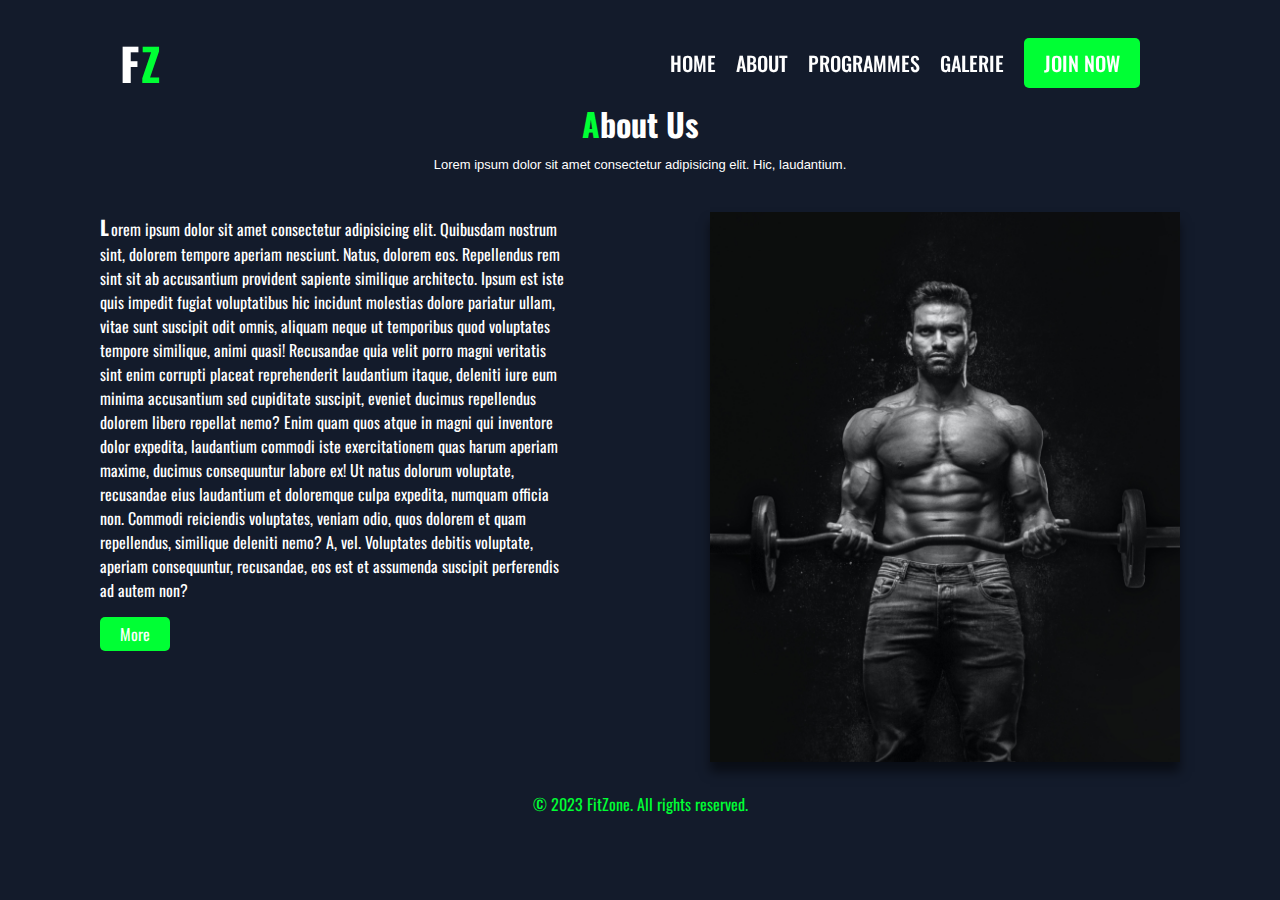
==== about.html @ b126acf5 "FitZone project" ====
<!DOCTYPE html>
<html lang="en">
<head>
    <meta charset="UTF-8">
    <meta name="viewport" content="width=device-width, initial-scale=1.0">
    <link rel="stylesheet" href="style.css">
    <link rel="stylesheet" href="https://cdnjs.cloudflare.com/ajax/libs/font-awesome/6.3.0/css/all.min.css"
    integrity="sha512-SzlrxWUlpfuzQ+pcUCosxcglQRNAq/DZjVsC0lE40xsADsfeQoEypE+enwcOiGjk/bSuGGKHEyjSoQ1zVisanQ=="
    crossorigin="anonymous" referrerpolicy="no-referrer" />
    <link rel="shortcut icon" type="image/x-icon" href="./favicon.ico">
    <title>About Us - FitZone</title>
</head>
<body>
    <!--navbar-->
    <div class="navbar">
        <a href="index.html" class="logo">F<B>Z</B></a>
        <div class="toggle" onclick="navToggle();"></div> 
      
        <ol>
            <li><a href="index.html">HOME</a></li>
            <li><a href="#" onclick="navToggle();">ABOUT</a></li>
            <li><a href="programme.html" onclick="navToggle();" >PROGRAMMES</a></li>
            <li><a href="galerie.html" onclick="navToggle();">GALERIE</a></li>
            <li><a href="joinus.html" class="join-button" onclick="navToggle();">JOIN NOW</a></li>
        </ol>
    </div>
    <section id="about" class="about view">
        <div class="main">
            <h2><span>A</span>bout Us</h2>
            <h6>Lorem ipsum dolor sit amet consectetur adipisicing elit. Hic, laudantium.</h6>           
        </div>
        <div class="content">
            <div class="cols">
                <p><b>L</b>orem ipsum dolor sit amet consectetur adipisicing elit. Quibusdam nostrum sint, dolorem tempore aperiam nesciunt. Natus, dolorem eos. Repellendus rem sint sit ab accusantium provident sapiente similique architecto. Ipsum est iste quis impedit fugiat voluptatibus hic incidunt molestias dolore pariatur ullam, vitae sunt suscipit odit omnis, aliquam neque ut temporibus quod voluptates tempore similique, animi quasi! Recusandae quia velit porro magni veritatis sint enim corrupti placeat reprehenderit laudantium itaque, deleniti iure eum minima accusantium sed cupiditate suscipit, eveniet ducimus repellendus dolorem libero repellat nemo? Enim quam quos atque in magni qui inventore dolor expedita, laudantium commodi iste exercitationem quas harum aperiam maxime, ducimus consequuntur labore ex! Ut natus dolorum voluptate, recusandae eius laudantium et doloremque culpa expedita, numquam officia non. Commodi reiciendis voluptates, veniam odio, quos dolorem et quam repellendus, similique deleniti nemo? A, vel. Voluptates debitis voluptate, aperiam consequuntur, recusandae, eos est et assumenda suscipit perferendis ad autem non?</p>
                <a href="#">more</a>
            </div>
            <div class="cols">
                <div class="box">
                    <img src="img/About.jpg" alt="img">
                </div>
            </div>
        </div>
    <footer>
        <div class="copyright">
            &copy; 2023 FitZone. All rights reserved.
        </div>
    </footer>
    <script>
        window.addEventListener('scroll', function() {
            const navbar = document.querySelector('.navbar');
            navbar.classList.toggle("sticky", window.scrollY > 50);
        });

        const togglebar = document.querySelector('.toggle');
        const menu = document.querySelector('ol'); // Changed 'ol' to 'ol'

        function navToggle() {
            togglebar.classList.toggle("active");
            menu.classList.toggle("active");
        }
    </script>
    
</body>
</html>
---- style.css ----
@import url('https://fonts.googleapis.com/css2?family=Oswald:wght@500&display=swap');
 *{
    margin: 0;
    padding: 0;
    font-family:'Oswald', sans-serif;
    box-sizing: border-box;
    outline: none;
    color: #fff;
 }
:root{
    --prime: #00ff34
}
body{
    background-color: #131b2b;
}
.navbar{
    width: 100%;
    display: flex;
    position: fixed;
    padding: 30px 120px;
    background-color: transparent;
    justify-content: space-between;
    z-index: 1111;
    transition: 0.5s ease;
}
.navbar .sticky{
   padding: 6px 60px; 
   background: #0c1518;
   box-shadow: 0 0 15px rgba(0, 0, 0, 0.3); 
}
.navbar .sticky .logo{
    font-size: 2em;
    color: var(--prime);
}
.navbar .sticky .logo B{
    color: #fff;
}
.logo{
    font-size: 2.8em;
    font-weight: 800;
    letter-spacing: 2px;
    text-transform: uppercase;
    text-decoration: none;
}
.logo B{
 color: var(--prime);
}
ol{
    display: flex;
    margin: auto 0;    
}
ol li{
    list-style: none;
    margin-right: 20px;
}
ol li a{
    font-size: 20px;
    font-weight: 500;
    text-decoration: none;
    text-transform: capitalize;
}
.navbar ol {
    display: flex;
    margin: auto 0;
    align-items: center; 
}

.navbar ol li {
    list-style: none;
    margin-right: 20px;
    display: flex; 
    align-items: center; 
}

.navbar ol li a {
    font-size: 20px;
    font-weight: 500;
    text-decoration: none;
    text-transform: capitalize;
    display: inline-flex; 
    align-items: center; 
}
 
 
.join-button {
    display: inline-block;
    padding: 10px 20px;
    border-radius: 5px;
    background-color: var(--prime);
    color: #fff;
    text-decoration: none;
    text-transform: uppercase;
    transition: 0.3s ease;
}

.join-button:hover {
    background-color: var(--accent);
}


.view{
    width: 100%;
    min-height: 80vh;
    position: relative;
}
.home{
    display: flex;
    min-height: 120vh;
    align-items: center;
    justify-content: center;
    clip-path: polygon(0 0,100% 0,100% 100%,80% 95%,0 100%);
}
.banner{
height: 100%;
width: 100%;
position: absolute;
background: url(img/banner.jpg);
background-size: cover;
background-position: center;
filter: brightness(40%);
}
.hieght{
    width: 70%;
    position: relative;
    display: inline-block;
    z-index: 11;
}
.hieght h3{
    display: inline;
    font-size: 2vw;
    padding: 5px 20px;
    font-weight: lighter;
    text-transform: capitalize;
    border-left: 6px solid var(--prime);
}
.hieght h1{
    font-size: 9vw;
    text-align: center;
    font-weight: normal;
}
.hieght b {
    color: var(--prime);
    font-weight: 800;
    font-family: sans-serif;
}.hieght .tagline{
    color: #d7d7d7;
    font-size: 1.2vw;
    text-align: center;
    font-weight: normal;
}
.hieght .join{
    position: absolute;
    left: 50%;
    transform: translateX(-50%);
    font-weight: 800;
    padding: 5px 20px;
    font-size: 1.5vw;
    margin-top: 1.2em;
    color: var(--prime);
    border-radius: 50px;
    background: transparent;
    text-transform: uppercase;
    transition: 0.3s ease;
}
.hieght .join:hover{
    color: #fff;
    cursor: pointer;
    letter-spacing: 1.5px;
    background: var(--prime);
}
.main{
    width: 100%;
    text-align: center;
    padding-bottom: 20px;
}
.main h2{
    font-size: 2.5vw;
    position: relative;
    text-align: center;
    padding-top: 100px;
    display: inline-block;
}
span{
    color: var(--prime);
}
main h2 ::before{
    position: absolute;
    content: '';
    background: var(--prime);
    height: 3px;
    width: 30%;
    right: -15px;
    bottom: 0;
    border-radius: 50px;
}
.main h6{
    margin-top: 10px;
    font-size: 13px;
    font-family: sans-serif;
    font-weight: lighter;
}
.content{
    position: relative;
    display: flex;
    width: 100%;
    padding: 0 30px;
    justify-content: center;
}
.about .content .cols{
    position: relative;
    width: 100%;
    height: 100%;
    padding: 20px 70px;
}
.about .content .cols p b{
    font-size: 20px;
    margin-right: 2px;
}
.about .content .cols a{
    position: relative;
    top: 20px;
    color: #fff;
    background: var(--prime);
    padding: 5px 20px;
    border-radius: 5px;
    text-decoration: none;
    text-transform: capitalize;
}
.about .content .cols a:hover{
    color: black;
    background: #fff;
}
.about .content .cols .box{
    position: relative;
    height: 550px;
    box-shadow: 0 10px 10px rgba(0, 0, 0, 0.5);
}
.about .content .cols .box img{
    position: absolute;
    top: 0;
    left: 0;
    height: 100%;
    width: 100%;
    object-fit: cover;
}
.faq {
    background: #222;
    border: 1px solid var(--prime);
    border-radius: 5px;
    margin: 10px;
    padding: 10px;
    cursor: pointer;
}
.faq h3 {
    font-size: 20px;
    color: var(--prime);
    margin: 0;
    padding: 5px 0;
}

.faq p {
    display: none; 
}
.faq.active h3::after {
    content: '\25BC'; 
}
.faq:hover {
    background: var(--prime);
}
.faq:hover h3 {
    color: #fff;
}
.faq.active {
    background: var(--prime);
}
.faq.active h3 {
    color: #fff;
}
.programme .content{
    flex-wrap: wrap;
}
.programme .content .frame{
    position: relative;
    width: 350px;
    padding: 20px;
    margin: 10px;
    background: #222;
    box-shadow: 0 10px 15px rgba(0, 0, 0, 0.5);
}
.programme .content .frame .box{
    position: relative;
    height: 200px;
    width: 100%;
    overflow: hidden;
}
.programme .content .frame .box img{
    position: absolute;
    height: 100%;
    width: 100%;
    object-fit: cover;
    filter: brightness(80%);
    transition: 0.2s ease-in;
}
.programme .content .frame .box:hover img{
   filter: brightness(100%);
   transform: scale(1.09);
}
.programme .content .frame .title{
    color: var(--prime);
    padding: 5px 0;
}
.programme .content .frame  p{
    font-size:0.8em;
}
.galerie .content{
    flex-wrap: wrap;
}
.galerie .content .frame{
    position: relative;
    width: 350px;
    padding: 20px;
    margin: 10px;
    background: #222;
    box-shadow: 0 10px 15px rgba(0, 0, 0, 0.5);
}
.galerie .content .frame .box{
    position: relative;
    height: 200px;
    width: 100%;
    overflow: hidden;
}
.galerie .content .frame .box img{
    position: absolute;
    height: 100%;
    width: 100%;
    filter: grayscale(1);
    object-fit: cover;
    transition: 0.2s ease-in;
}
.galerie .content .frame .box:hover img{
    filter: brightness(100%);
    transform: scale(1.09);  
}
.galerie .content .frame .title{
    color: var(--prime);
    padding: 5px 0;
}
.galerie .content .frame  p{
    font-size:0.8em;
    position: relative;
    bottom: 5px;
}
.galerie .content .frame  .btn{
    top: 5px;
    color: var(--prime);
    background: transparent;
    padding: 5px 20px;
    border: 1.5px solid var(--prime);
    border-radius: 5px;
    text-decoration: none;
    position: relative;
    text-transform: capitalize;
    transition: 0.2s ease;
}
.galerie .content .frame  .btn:hover{
    color: #fff;
    background: var(--prime);
    }

   
.join-us.view {
    background-color: #131b2b; 
    color: #fff; 
    padding: 50px 0;
}

.join-us .main {
    text-align: center;
}

.join-us h2 {
    font-size: 32px; 
    color: var(--prime); 
}

.join-us h6 {
    font-size: 16px; 
}

.join-us .content {
    display: flex;
    justify-content: space-between;
    align-items: center;
    flex-wrap: wrap;
    max-width: 1200px;
    margin: 0 auto;
    padding: 40px;
}

.join-us .join-form {
    flex: 1;
    padding: 20px;
    background-color: rgba(0, 0, 0, 0.5); 
    border-radius: 5px;
}

.join-us .join-form h3 {
    font-size: 24px; 
}

.join-us .join-form p {
    font-size: 14px; 
}

.join-us .join-form form {
    margin-top: 20px;
}

.join-us .form-group {
    margin-bottom: 20px;
}

.join-us label {
    display: block;
    font-size: 16px;
}

.join-us input[type="text"],
.join-us input[type="email"],
.join-us input[type="tel"] {
    width: 100%;
    padding: 10px;
    border: 1px solid #ccc; 
    border-radius: 5px;
    background-color: #333; 
    color: #fff; 
}

.join-us button {
    display: inline-block;
    padding: 10px 20px;
    background-color: var(--prime); 
    color: #fff; 
    border: none;
    border-radius: 5px;
    cursor: pointer;
    transition: background-color 0.3s;
}

.join-us button:hover {
    background-color: var(--accent); 
}

.join-us .join-image {
    flex: 1;
    text-align: center;
}

.join-us img {
    max-width: 100%;
    height: auto;
    border-radius: 5px;
}
.copyright {
    color: var(--prime); 
    text-align: center;
    font-size: 16px; 
    padding: 10px 0;
    width: 50%; 
    margin: 0 auto; 
}
@media screen and (max-width: 900px) {
    .navbar {
        padding: 0 60px;
    }

    .navbar ol {
        display: none;
    }

    .navbar ol.active {
        top: 60px;
        left: 0;
        width: 100%;
        display: flex;
        position: fixed;
        background: #222;
        align-items: center;
        justify-content: center;
        flex-direction: column;
        height: calc(100% - 60px);
    }

    .navbar ol.active li {
        margin: 8px;
    }

    .navbar ol.active li a {
        font-size: 25px;
    }

    .navbar .toggle {
        height: 25px;
        width: 25px;
        margin: auto 0;
        cursor: pointer;
        background: url(img/menubar.jpg);
        background-size: 25px;
        background-position: center;
        filter: invert(1);
        background-repeat: no-repeat;
    }

    .navbar .toggle.active {
        background: url(img/close.png);
        background-size: 40px;
        background-position: center;
        cursor: pointer;
        filter: invert(1);
    }

    .hieght h3 {
        font-size: 3vw;
        padding: 5px 10px;
        border-left: 3px solid var(--prime);
    }

    .hieght h1 {
        font-size: 16vw;
    }

    .hieght .join {
        font-size: 1.8vw;
        border: 1px solid var(--prime);
    }

    .main h2 {
        font-size: 1.5rem;
    }

    .main h6 {
        font-size: 10px;
    }

    .about .content {
        flex-direction: column;
    }

    .about .content .cols p b {
        font-size: 20px;
        margin-right: 2px;
    }

    .about .content .cols a {
        font-size: 20px;
        position: relative;
        top: 20px;
    }
    
    .about .content .cols .box {
        height: 250px;
    }

    .workout .content .frame {
        width: 260px;
        padding: 18px;
    }
    .galerie .content .frame {
        width: 350px;
        padding: 15px 15px 40px 15px;
        margin: 10px 5px;
    }
    .galerie .content .frame .box {
        height: 200px;
    }
    .trainers .content .frame a {
        border: 1.5px solid var(--prime);
    }
    .join-us.view {
        padding: 20px 0;
    }

    .join-us .main h2 {
        font-size: 24px;
    }

    .join-us .main h6 {
        font-size: 14px;
    }

    .join-us .content {
        flex-direction: column;
        align-items: center;
        justify-content: center;
    }

    .join-us .join-form {
        padding: 10px;
    }

    .join-us .join-form h3 {
        font-size: 20px;
    }

    .join-us .join-form p {
        font-size: 12px;
    }

    .join-us label,
    .join-us input[type="text"],
    .join-us input[type="email"],
    .join-us input[type="tel"],
    .join-us button {
        width: 100%;
    }
    .faq h3 {
        font-size: 16px;
    }

    .faq p {
        font-size: 14px;
    }
    .faq .faq-toggle {
        cursor: pointer;
        background: #333;
        color: var(--prime);
        border: none;
        border-radius: 5px;
        font-size: 18px;
        padding: 10px;
        width: 100%;
        text-align: left;
        margin: 0;
        outline: none;
        user-select: none;
    }
    
    .faq .faq-content {
        display: none;
        font-size: 16px;
        margin-top: 10px;
        padding: 10px;
        background: #222;
        border-radius: 5px;
    }    
}
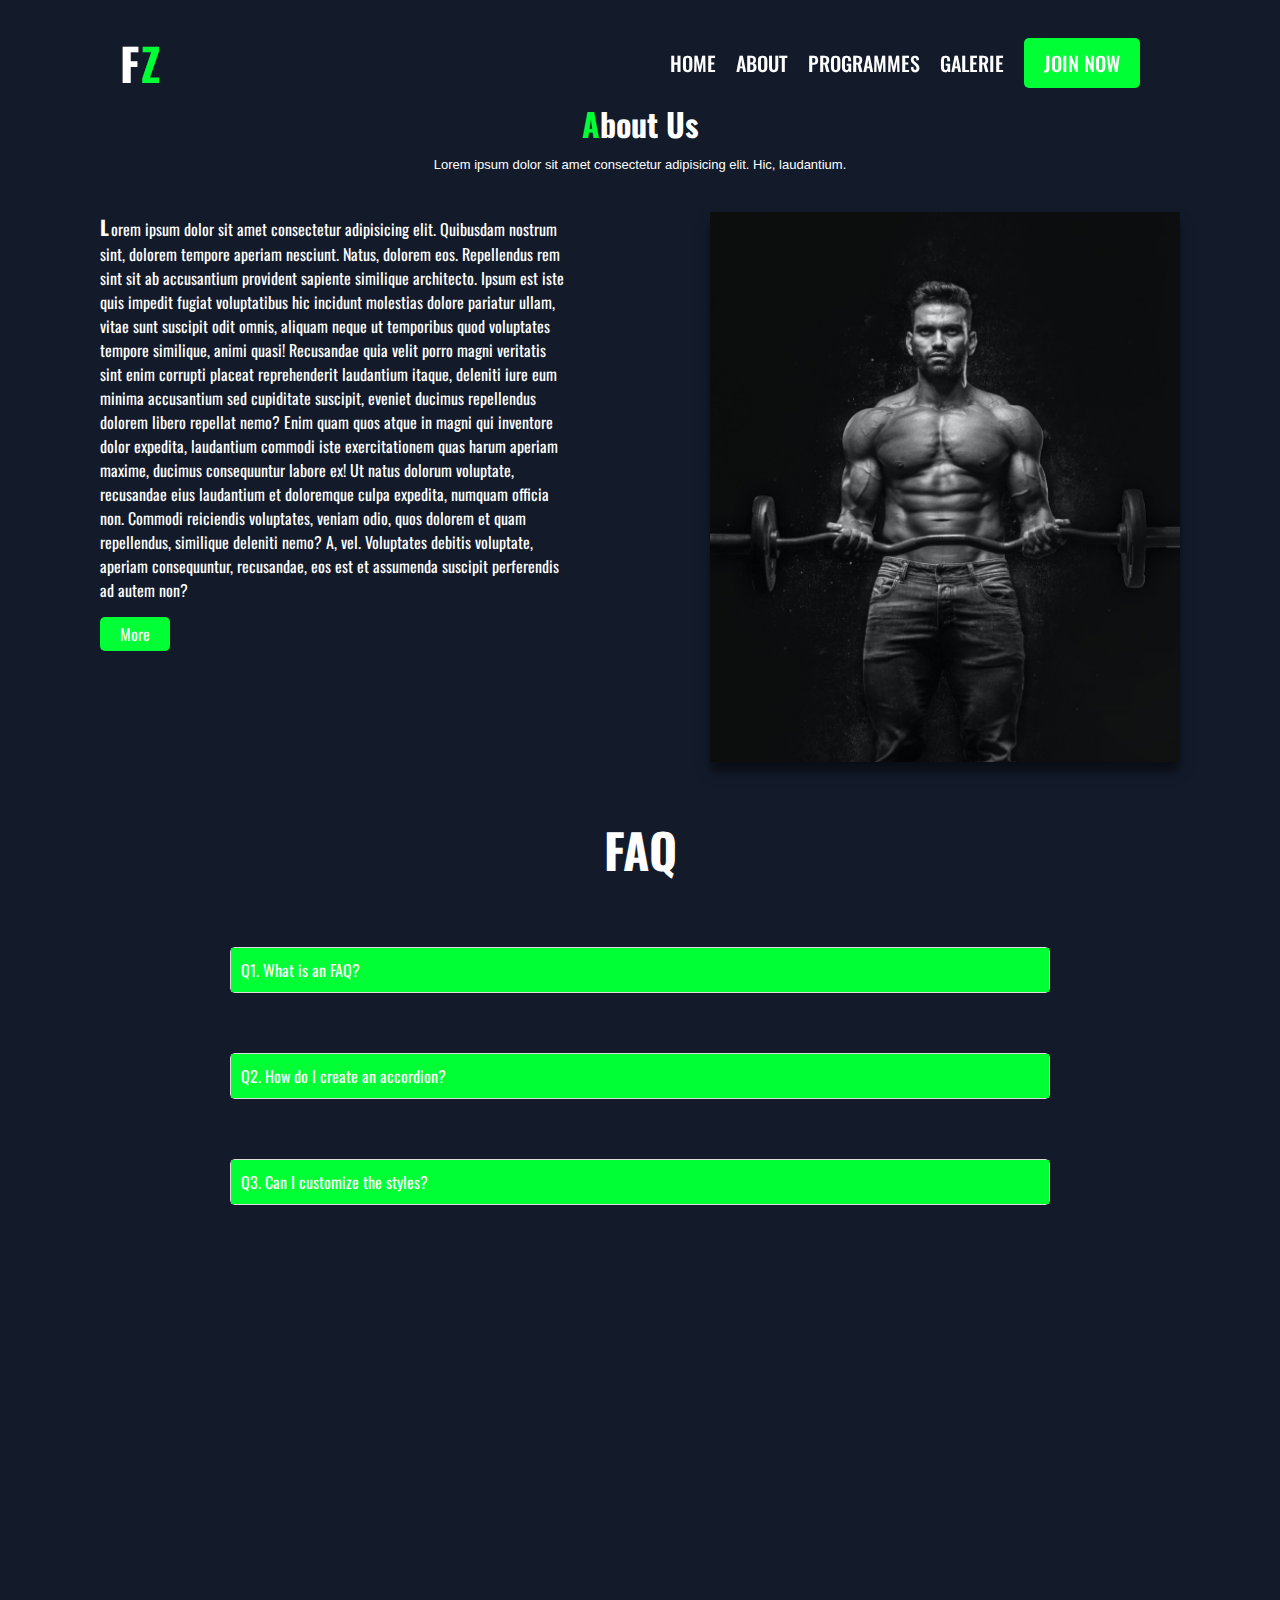
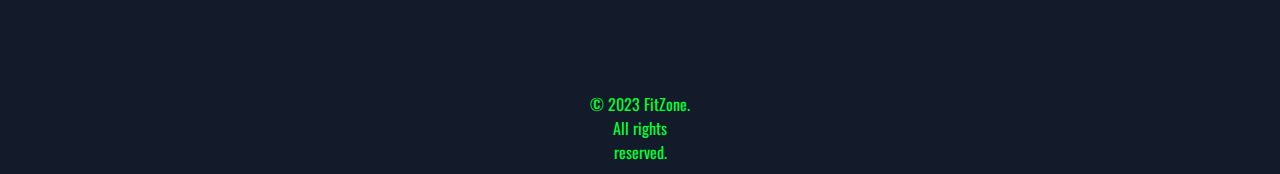
==== commit efd27e44: "mod" ====
--- a/about.html
+++ b/about.html
@@ -1,25 +1,27 @@
 <!DOCTYPE html>
 <html lang="en">
+
 <head>
     <meta charset="UTF-8">
     <meta name="viewport" content="width=device-width, initial-scale=1.0">
     <link rel="stylesheet" href="style.css">
     <link rel="stylesheet" href="https://cdnjs.cloudflare.com/ajax/libs/font-awesome/6.3.0/css/all.min.css"
-    integrity="sha512-SzlrxWUlpfuzQ+pcUCosxcglQRNAq/DZjVsC0lE40xsADsfeQoEypE+enwcOiGjk/bSuGGKHEyjSoQ1zVisanQ=="
-    crossorigin="anonymous" referrerpolicy="no-referrer" />
+        integrity="sha512-SzlrxWUlpfuzQ+pcUCosxcglQRNAq/DZjVsC0lE40xsADsfeQoEypE+enwcOiGjk/bSuGGKHEyjSoQ1zVisanQ=="
+        crossorigin="anonymous" referrerpolicy="no-referrer" />
     <link rel="shortcut icon" type="image/x-icon" href="./favicon.ico">
     <title>About Us - FitZone</title>
 </head>
+
 <body>
     <!--navbar-->
     <div class="navbar">
         <a href="index.html" class="logo">F<B>Z</B></a>
-        <div class="toggle" onclick="navToggle();"></div> 
-      
+        <div class="toggle" onclick="navToggle();"></div>
+
         <ol>
             <li><a href="index.html">HOME</a></li>
             <li><a href="#" onclick="navToggle();">ABOUT</a></li>
-            <li><a href="programme.html" onclick="navToggle();" >PROGRAMMES</a></li>
+            <li><a href="programme.html" onclick="navToggle();">PROGRAMMES</a></li>
             <li><a href="galerie.html" onclick="navToggle();">GALERIE</a></li>
             <li><a href="joinus.html" class="join-button" onclick="navToggle();">JOIN NOW</a></li>
         </ol>
@@ -27,11 +29,22 @@
     <section id="about" class="about view">
         <div class="main">
             <h2><span>A</span>bout Us</h2>
-            <h6>Lorem ipsum dolor sit amet consectetur adipisicing elit. Hic, laudantium.</h6>           
+            <h6>Lorem ipsum dolor sit amet consectetur adipisicing elit. Hic, laudantium.</h6>
         </div>
         <div class="content">
             <div class="cols">
-                <p><b>L</b>orem ipsum dolor sit amet consectetur adipisicing elit. Quibusdam nostrum sint, dolorem tempore aperiam nesciunt. Natus, dolorem eos. Repellendus rem sint sit ab accusantium provident sapiente similique architecto. Ipsum est iste quis impedit fugiat voluptatibus hic incidunt molestias dolore pariatur ullam, vitae sunt suscipit odit omnis, aliquam neque ut temporibus quod voluptates tempore similique, animi quasi! Recusandae quia velit porro magni veritatis sint enim corrupti placeat reprehenderit laudantium itaque, deleniti iure eum minima accusantium sed cupiditate suscipit, eveniet ducimus repellendus dolorem libero repellat nemo? Enim quam quos atque in magni qui inventore dolor expedita, laudantium commodi iste exercitationem quas harum aperiam maxime, ducimus consequuntur labore ex! Ut natus dolorum voluptate, recusandae eius laudantium et doloremque culpa expedita, numquam officia non. Commodi reiciendis voluptates, veniam odio, quos dolorem et quam repellendus, similique deleniti nemo? A, vel. Voluptates debitis voluptate, aperiam consequuntur, recusandae, eos est et assumenda suscipit perferendis ad autem non?</p>
+                <p><b>L</b>orem ipsum dolor sit amet consectetur adipisicing elit. Quibusdam nostrum sint, dolorem
+                    tempore aperiam nesciunt. Natus, dolorem eos. Repellendus rem sint sit ab accusantium provident
+                    sapiente similique architecto. Ipsum est iste quis impedit fugiat voluptatibus hic incidunt
+                    molestias dolore pariatur ullam, vitae sunt suscipit odit omnis, aliquam neque ut temporibus quod
+                    voluptates tempore similique, animi quasi! Recusandae quia velit porro magni veritatis sint enim
+                    corrupti placeat reprehenderit laudantium itaque, deleniti iure eum minima accusantium sed
+                    cupiditate suscipit, eveniet ducimus repellendus dolorem libero repellat nemo? Enim quam quos atque
+                    in magni qui inventore dolor expedita, laudantium commodi iste exercitationem quas harum aperiam
+                    maxime, ducimus consequuntur labore ex! Ut natus dolorum voluptate, recusandae eius laudantium et
+                    doloremque culpa expedita, numquam officia non. Commodi reiciendis voluptates, veniam odio, quos
+                    dolorem et quam repellendus, similique deleniti nemo? A, vel. Voluptates debitis voluptate, aperiam
+                    consequuntur, recusandae, eos est et assumenda suscipit perferendis ad autem non?</p>
                 <a href="#">more</a>
             </div>
             <div class="cols">
@@ -40,25 +53,61 @@
                 </div>
             </div>
         </div>
-    <footer>
-        <div class="copyright">
-            &copy; 2023 FitZone. All rights reserved.
-        </div>
-    </footer>
-    <script>
-        window.addEventListener('scroll', function() {
-            const navbar = document.querySelector('.navbar');
-            navbar.classList.toggle("sticky", window.scrollY > 50);
-        });
+        <section>
+            <h2 class="title">FAQ</h2>
+            <div class="faq-container">
+                <div class="faq-item">
+                    <div class="faq-question">Q1. What is an FAQ?</div>
+                    <div class="faq-answer">A1. FAQ stands for Frequently Asked Questions. It is a list of common
+                        questions and answers on a particular topic.</div>
+                </div>
+                <div class="faq-item">
+                    <div class="faq-question">Q2. How do I create an accordion?</div>
+                    <div class="faq-answer">A2. You can create an accordion using HTML, CSS, and JavaScript. Here's an
+                        example code.</div>
+                </div>
+                <div class="faq-item">
+                    <div class="faq-question">Q3. Can I customize the styles?</div>
+                    <div class="faq-answer">A3. Yes, you can customize the accordion styles by modifying the CSS in the
+                        provided example.</div>
+                </div>
+            </div>
+        </section>
+        <footer>
+            <div class="copyright">
+                &copy; 2023 FitZone. All rights reserved.
+            </div>
+        </footer>
+        <script>
+            window.addEventListener('scroll', function () {
+                const navbar = document.querySelector('.navbar');
+                navbar.classList.toggle("sticky", window.scrollY > 50);
+            });
 
-        const togglebar = document.querySelector('.toggle');
-        const menu = document.querySelector('ol'); // Changed 'ol' to 'ol'
+            const togglebar = document.querySelector('.toggle');
+            const menu = document.querySelector('ol'); // Changed 'ol' to 'ol'
 
-        function navToggle() {
-            togglebar.classList.toggle("active");
-            menu.classList.toggle("active");
-        }
-    </script>
-    
+            function navToggle() {
+                togglebar.classList.toggle("active");
+                menu.classList.toggle("active");
+            }
+
+            const faqItems = document.querySelectorAll('.faq-item');
+
+            faqItems.forEach(item => {
+                const question = item.querySelector('.faq-question');
+                const answer = item.querySelector('.faq-answer');
+
+                question.addEventListener('click', () => {
+                    if (answer.style.display === 'block') {
+                        answer.style.display = 'none';
+                    } else {
+                        answer.style.display = 'block';
+                    }
+                });
+            });
+        </script>
+
 </body>
-</html>
+
+</html>--- a/style.css
+++ b/style.css
@@ -1,19 +1,23 @@
 @import url('https://fonts.googleapis.com/css2?family=Oswald:wght@500&display=swap');
- *{
+
+* {
     margin: 0;
     padding: 0;
-    font-family:'Oswald', sans-serif;
+    font-family: 'Oswald', sans-serif;
     box-sizing: border-box;
     outline: none;
     color: #fff;
- }
-:root{
+}
+
+:root {
     --prime: #00ff34
 }
-body{
+
+body {
     background-color: #131b2b;
 }
-.navbar{
+
+.navbar {
     width: 100%;
     display: flex;
     position: fixed;
@@ -23,53 +27,62 @@
     z-index: 1111;
     transition: 0.5s ease;
 }
-.navbar .sticky{
-   padding: 6px 60px; 
-   background: #0c1518;
-   box-shadow: 0 0 15px rgba(0, 0, 0, 0.3); 
-}
-.navbar .sticky .logo{
+
+.navbar .sticky {
+    padding: 6px 60px;
+    background: #0c1518;
+    box-shadow: 0 0 15px rgba(0, 0, 0, 0.3);
+}
+
+.navbar .sticky .logo {
     font-size: 2em;
     color: var(--prime);
 }
-.navbar .sticky .logo B{
-    color: #fff;
-}
-.logo{
+
+.navbar .sticky .logo B {
+    color: #fff;
+}
+
+.logo {
     font-size: 2.8em;
     font-weight: 800;
     letter-spacing: 2px;
     text-transform: uppercase;
     text-decoration: none;
 }
-.logo B{
- color: var(--prime);
-}
-ol{
-    display: flex;
-    margin: auto 0;    
-}
-ol li{
+
+.logo B {
+    color: var(--prime);
+}
+
+ol {
+    display: flex;
+    margin: auto 0;
+}
+
+ol li {
     list-style: none;
     margin-right: 20px;
 }
-ol li a{
+
+ol li a {
     font-size: 20px;
     font-weight: 500;
     text-decoration: none;
     text-transform: capitalize;
 }
+
 .navbar ol {
     display: flex;
     margin: auto 0;
-    align-items: center; 
+    align-items: center;
 }
 
 .navbar ol li {
     list-style: none;
     margin-right: 20px;
-    display: flex; 
-    align-items: center; 
+    display: flex;
+    align-items: center;
 }
 
 .navbar ol li a {
@@ -77,11 +90,11 @@
     font-weight: 500;
     text-decoration: none;
     text-transform: capitalize;
-    display: inline-flex; 
-    align-items: center; 
-}
- 
- 
+    display: inline-flex;
+    align-items: center;
+}
+
+
 .join-button {
     display: inline-block;
     padding: 10px 20px;
@@ -98,34 +111,53 @@
 }
 
 
-.view{
+.view {
     width: 100%;
     min-height: 80vh;
     position: relative;
 }
-.home{
+
+.home {
     display: flex;
     min-height: 120vh;
     align-items: center;
     justify-content: center;
-    clip-path: polygon(0 0,100% 0,100% 100%,80% 95%,0 100%);
-}
-.banner{
-height: 100%;
-width: 100%;
-position: absolute;
-background: url(img/banner.jpg);
-background-size: cover;
-background-position: center;
-filter: brightness(40%);
-}
-.hieght{
+    clip-path: polygon(0 0, 100% 0, 100% 100%, 80% 95%, 0 100%);
+}
+
+section {
+    min-height: 100vh;
+    width: 80%;
+    margin: 0 auto;
+    display: flex;
+    flex-direction: column;
+    align-items: center;
+}
+
+.title {
+    font-size: 3rem;
+    margin: 2rem 0rem;
+}
+
+.banner {
+    height: 100%;
+    width: 100%;
+    position: absolute;
+    background-image: url(img/banner.jpg);
+    background-attachment: fixed;
+    background-size: cover;
+    background-position: center center;
+    filter: brightness(40%);
+}
+
+.hieght {
     width: 70%;
     position: relative;
     display: inline-block;
     z-index: 11;
 }
-.hieght h3{
+
+.hieght h3 {
     display: inline;
     font-size: 2vw;
     padding: 5px 20px;
@@ -133,22 +165,27 @@
     text-transform: capitalize;
     border-left: 6px solid var(--prime);
 }
-.hieght h1{
+
+.hieght h1 {
     font-size: 9vw;
     text-align: center;
     font-weight: normal;
 }
+
 .hieght b {
     color: var(--prime);
     font-weight: 800;
     font-family: sans-serif;
-}.hieght .tagline{
+}
+
+.hieght .tagline {
     color: #d7d7d7;
     font-size: 1.2vw;
     text-align: center;
     font-weight: normal;
 }
-.hieght .join{
+
+.hieght .join {
     position: absolute;
     left: 50%;
     transform: translateX(-50%);
@@ -162,28 +199,33 @@
     text-transform: uppercase;
     transition: 0.3s ease;
 }
-.hieght .join:hover{
+
+.hieght .join:hover {
     color: #fff;
     cursor: pointer;
     letter-spacing: 1.5px;
     background: var(--prime);
 }
-.main{
+
+.main {
     width: 100%;
     text-align: center;
     padding-bottom: 20px;
 }
-.main h2{
+
+.main h2 {
     font-size: 2.5vw;
     position: relative;
     text-align: center;
     padding-top: 100px;
     display: inline-block;
 }
-span{
-    color: var(--prime);
-}
-main h2 ::before{
+
+span {
+    color: var(--prime);
+}
+
+main h2 ::before {
     position: absolute;
     content: '';
     background: var(--prime);
@@ -193,30 +235,72 @@
     bottom: 0;
     border-radius: 50px;
 }
-.main h6{
+
+.main h6 {
     margin-top: 10px;
     font-size: 13px;
     font-family: sans-serif;
     font-weight: lighter;
 }
-.content{
+
+.customers-container {
+    max-width: 600px;
+    margin: 0 auto;
+    text-align: center;
+    padding: 20px;
+    margin-top: 10%;
+}
+
+.customer-card {
+    border: 1px solid #ddd;
+    border-radius: 5px;
+    padding: 20px;
+    background-color: #f9f9f9;
+    box-shadow: 0 2px 4px rgba(0, 0, 0, 0.2);
+    margin-bottom: 20px;
+}
+
+svg{
+    width: 30px;
+    height: 30px;
+}
+
+.content-flex{
+    display: flex;
+}
+
+.text {
+    font-size: 16px;
+    margin-bottom: 10px;
+    color: black;
+}
+
+.author {
+    font-size: 14px;
+    color: #888;
+}
+
+.content {
     position: relative;
     display: flex;
     width: 100%;
     padding: 0 30px;
     justify-content: center;
 }
-.about .content .cols{
+
+.about .content .cols {
     position: relative;
     width: 100%;
     height: 100%;
     padding: 20px 70px;
 }
-.about .content .cols p b{
+
+.about .content .cols p b {
     font-size: 20px;
     margin-right: 2px;
 }
-.about .content .cols a{
+
+.about .content .cols a {
     position: relative;
     top: 20px;
     color: #fff;
@@ -226,16 +310,19 @@
     text-decoration: none;
     text-transform: capitalize;
 }
-.about .content .cols a:hover{
+
+.about .content .cols a:hover {
     color: black;
     background: #fff;
 }
-.about .content .cols .box{
+
+.about .content .cols .box {
     position: relative;
     height: 550px;
     box-shadow: 0 10px 10px rgba(0, 0, 0, 0.5);
 }
-.about .content .cols .box img{
+
+.about .content .cols .box img {
     position: absolute;
     top: 0;
     left: 0;
@@ -243,43 +330,40 @@
     width: 100%;
     object-fit: cover;
 }
-.faq {
-    background: #222;
-    border: 1px solid var(--prime);
-    border-radius: 5px;
-    margin: 10px;
+
+.faq-container {
+    width: 80%;
+    display: flex;
+    flex-direction: column;
+    gap: 50px;
+    margin-top: 30px;
+}
+
+.faq-item {
+    margin-bottom: 10px;
+    border: 1px solid #ddd;
+    border-radius: 5px;
+
+}
+
+.faq-question {
     padding: 10px;
+    background-color: var(--prime);
     cursor: pointer;
-}
-.faq h3 {
-    font-size: 20px;
-    color: var(--prime);
-    margin: 0;
-    padding: 5px 0;
-}
-
-.faq p {
-    display: none; 
-}
-.faq.active h3::after {
-    content: '\25BC'; 
-}
-.faq:hover {
-    background: var(--prime);
-}
-.faq:hover h3 {
-    color: #fff;
-}
-.faq.active {
-    background: var(--prime);
-}
-.faq.active h3 {
-    color: #fff;
-}
-.programme .content{
+
+}
+
+.faq-answer {
+    display: none;
+    padding: 10px;
+    transition: ease 2s;
+}
+
+.programme .content {
     flex-wrap: wrap;
 }
-.programme .content .frame{
+
+.programme .content .frame {
     position: relative;
     width: 350px;
     padding: 20px;
@@ -287,13 +371,15 @@
     background: #222;
     box-shadow: 0 10px 15px rgba(0, 0, 0, 0.5);
 }
-.programme .content .frame .box{
+
+.programme .content .frame .box {
     position: relative;
     height: 200px;
     width: 100%;
     overflow: hidden;
 }
-.programme .content .frame .box img{
+
+.programme .content .frame .box img {
     position: absolute;
     height: 100%;
     width: 100%;
@@ -301,21 +387,26 @@
     filter: brightness(80%);
     transition: 0.2s ease-in;
 }
-.programme .content .frame .box:hover img{
-   filter: brightness(100%);
-   transform: scale(1.09);
-}
-.programme .content .frame .title{
+
+.programme .content .frame .box:hover img {
+    filter: brightness(100%);
+    transform: scale(1.09);
+}
+
+.programme .content .frame .title {
     color: var(--prime);
     padding: 5px 0;
 }
-.programme .content .frame  p{
-    font-size:0.8em;
-}
-.galerie .content{
+
+.programme .content .frame p {
+    font-size: 0.8em;
+}
+
+.galerie .content {
     flex-wrap: wrap;
 }
-.galerie .content .frame{
+
+.galerie .content .frame {
     position: relative;
     width: 350px;
     padding: 20px;
@@ -323,13 +414,15 @@
     background: #222;
     box-shadow: 0 10px 15px rgba(0, 0, 0, 0.5);
 }
-.galerie .content .frame .box{
+
+.galerie .content .frame .box {
     position: relative;
     height: 200px;
     width: 100%;
     overflow: hidden;
 }
-.galerie .content .frame .box img{
+
+.galerie .content .frame .box img {
     position: absolute;
     height: 100%;
     width: 100%;
@@ -337,20 +430,24 @@
     object-fit: cover;
     transition: 0.2s ease-in;
 }
-.galerie .content .frame .box:hover img{
+
+.galerie .content .frame .box:hover img {
     filter: brightness(100%);
-    transform: scale(1.09);  
-}
-.galerie .content .frame .title{
+    transform: scale(1.09);
+}
+
+.galerie .content .frame .title {
     color: var(--prime);
     padding: 5px 0;
 }
-.galerie .content .frame  p{
-    font-size:0.8em;
+
+.galerie .content .frame p {
+    font-size: 0.8em;
     position: relative;
     bottom: 5px;
 }
-.galerie .content .frame  .btn{
+
+.galerie .content .frame .btn {
     top: 5px;
     color: var(--prime);
     background: transparent;
@@ -362,15 +459,16 @@
     text-transform: capitalize;
     transition: 0.2s ease;
 }
-.galerie .content .frame  .btn:hover{
+
+.galerie .content .frame .btn:hover {
     color: #fff;
     background: var(--prime);
-    }
-
-   
+}
+
+
 .join-us.view {
-    background-color: #131b2b; 
-    color: #fff; 
+    background-color: #131b2b;
+    color: #fff;
     padding: 50px 0;
 }
 
@@ -379,12 +477,12 @@
 }
 
 .join-us h2 {
-    font-size: 32px; 
-    color: var(--prime); 
+    font-size: 32px;
+    color: var(--prime);
 }
 
 .join-us h6 {
-    font-size: 16px; 
+    font-size: 16px;
 }
 
 .join-us .content {
@@ -400,16 +498,16 @@
 .join-us .join-form {
     flex: 1;
     padding: 20px;
-    background-color: rgba(0, 0, 0, 0.5); 
+    background-color: rgba(0, 0, 0, 0.5);
     border-radius: 5px;
 }
 
 .join-us .join-form h3 {
-    font-size: 24px; 
+    font-size: 24px;
 }
 
 .join-us .join-form p {
-    font-size: 14px; 
+    font-size: 14px;
 }
 
 .join-us .join-form form {
@@ -430,17 +528,17 @@
 .join-us input[type="tel"] {
     width: 100%;
     padding: 10px;
-    border: 1px solid #ccc; 
-    border-radius: 5px;
-    background-color: #333; 
-    color: #fff; 
+    border: 1px solid #ccc;
+    border-radius: 5px;
+    background-color: #333;
+    color: #fff;
 }
 
 .join-us button {
     display: inline-block;
     padding: 10px 20px;
-    background-color: var(--prime); 
-    color: #fff; 
+    background-color: var(--prime);
+    color: #fff;
     border: none;
     border-radius: 5px;
     cursor: pointer;
@@ -448,7 +546,7 @@
 }
 
 .join-us button:hover {
-    background-color: var(--accent); 
+    background-color: var(--accent);
 }
 
 .join-us .join-image {
@@ -461,14 +559,16 @@
     height: auto;
     border-radius: 5px;
 }
+
 .copyright {
-    color: var(--prime); 
+    color: var(--prime);
     text-align: center;
-    font-size: 16px; 
+    font-size: 16px;
     padding: 10px 0;
-    width: 50%; 
-    margin: 0 auto; 
-}
+    width: 50%;
+    margin: 0 auto;
+}
+
 @media screen and (max-width: 900px) {
     .navbar {
         padding: 0 60px;
@@ -556,7 +656,7 @@
         position: relative;
         top: 20px;
     }
-    
+
     .about .content .cols .box {
         height: 250px;
     }
@@ -565,17 +665,21 @@
         width: 260px;
         padding: 18px;
     }
+
     .galerie .content .frame {
         width: 350px;
         padding: 15px 15px 40px 15px;
         margin: 10px 5px;
     }
+
     .galerie .content .frame .box {
         height: 200px;
     }
+
     .trainers .content .frame a {
         border: 1.5px solid var(--prime);
     }
+
     .join-us.view {
         padding: 20px 0;
     }
@@ -613,38 +717,7 @@
     .join-us button {
         width: 100%;
     }
-    .faq h3 {
-        font-size: 16px;
-    }
-
-    .faq p {
-        font-size: 14px;
-    }
-    .faq .faq-toggle {
-        cursor: pointer;
-        background: #333;
-        color: var(--prime);
-        border: none;
-        border-radius: 5px;
-        font-size: 18px;
-        padding: 10px;
-        width: 100%;
-        text-align: left;
-        margin: 0;
-        outline: none;
-        user-select: none;
-    }
-    
-    .faq .faq-content {
-        display: none;
-        font-size: 16px;
-        margin-top: 10px;
-        padding: 10px;
-        background: #222;
-        border-radius: 5px;
-    }    
-}
-
-
-
-
+
+
+
+}